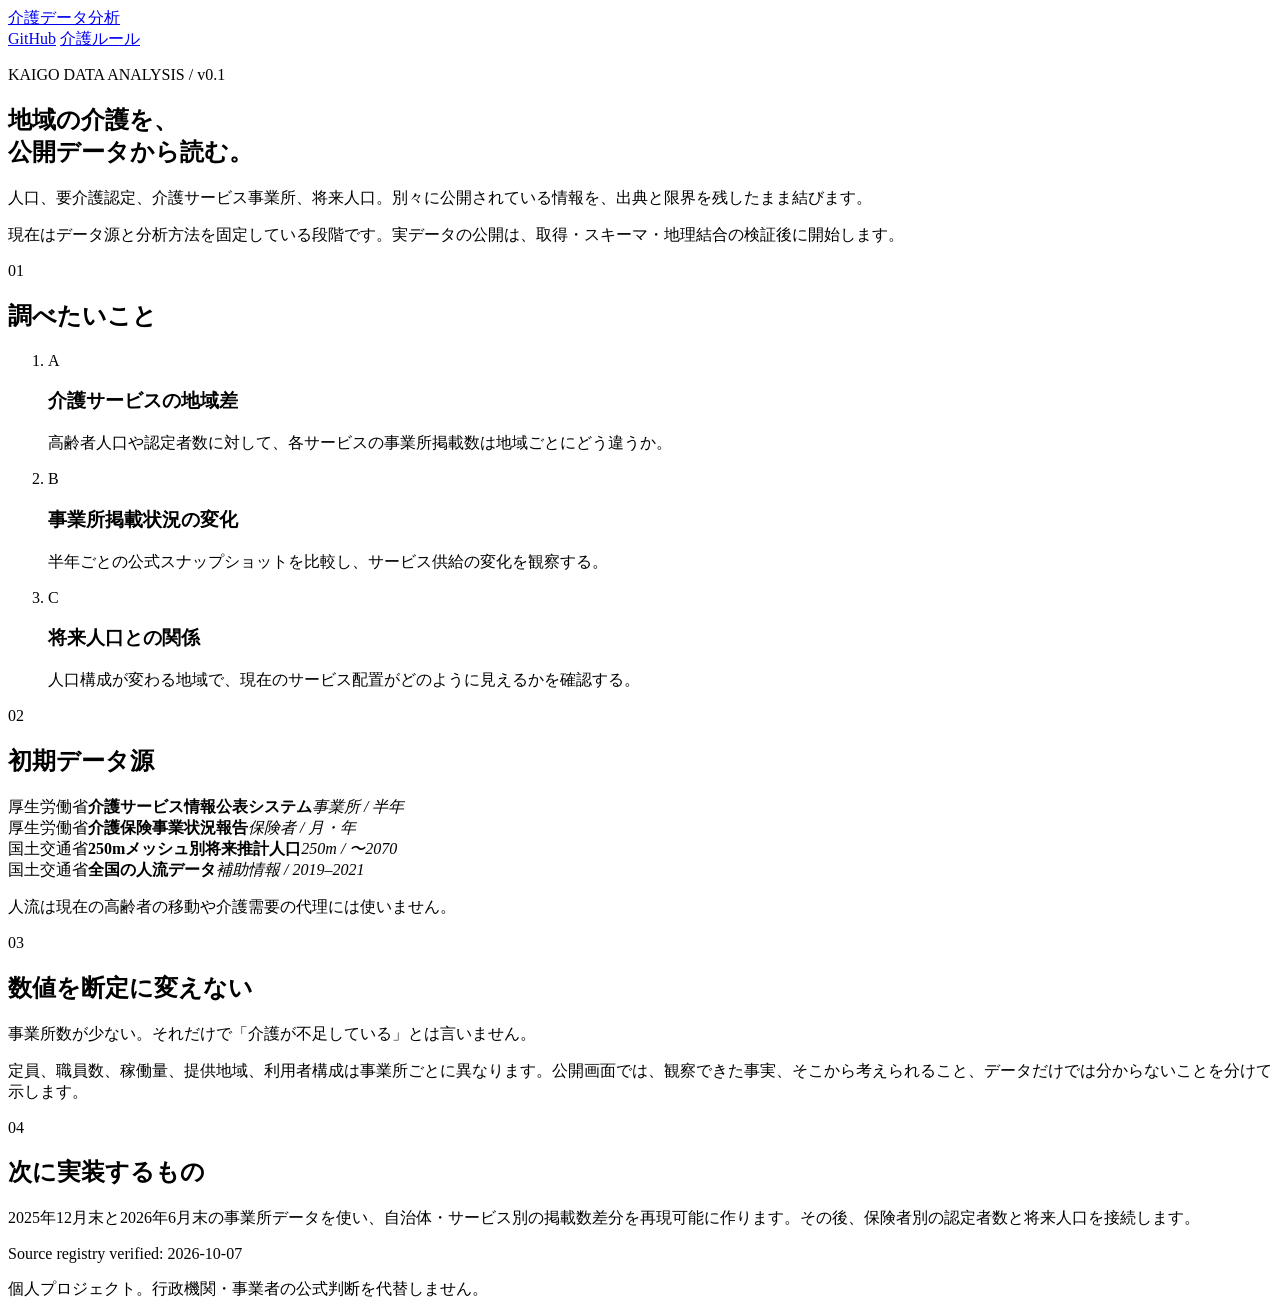
==== docs/index.html @ d39f674c "feat: add initial public analysis landing page" ====
<!doctype html>
<html lang="ja">
<head>
  <meta charset="utf-8">
  <meta name="viewport" content="width=device-width, initial-scale=1">
  <meta name="description" content="日本の介護について、公開データから地域差・需給・事業所の変化を分析するプロジェクト。">
  <title>介護データ分析</title>
  <link rel="stylesheet" href="./styles.css">
</head>
<body>
  <header class="site-header">
    <a class="brand" href="./">介護データ分析</a>
    <nav aria-label="主要リンク">
      <a href="https://github.com/Josh-Temple/kaigo-data-analysis">GitHub</a>
      <a href="https://kaigo-rules.vercel.app/databases">介護ルール</a>
    </nav>
  </header>

  <main>
    <section class="hero">
      <p class="eyebrow">KAIGO DATA ANALYSIS / v0.1</p>
      <h1>地域の介護を、<br>公開データから読む。</h1>
      <p class="lead">人口、要介護認定、介護サービス事業所、将来人口。別々に公開されている情報を、出典と限界を残したまま結びます。</p>
      <p class="status">現在はデータ源と分析方法を固定している段階です。実データの公開は、取得・スキーマ・地理結合の検証後に開始します。</p>
    </section>

    <section class="questions" aria-labelledby="questions-title">
      <div class="section-number">01</div>
      <div>
        <h2 id="questions-title">調べたいこと</h2>
        <ol class="analysis-list">
          <li>
            <span class="index">A</span>
            <div><h3>介護サービスの地域差</h3><p>高齢者人口や認定者数に対して、各サービスの事業所掲載数は地域ごとにどう違うか。</p></div>
          </li>
          <li>
            <span class="index">B</span>
            <div><h3>事業所掲載状況の変化</h3><p>半年ごとの公式スナップショットを比較し、サービス供給の変化を観察する。</p></div>
          </li>
          <li>
            <span class="index">C</span>
            <div><h3>将来人口との関係</h3><p>人口構成が変わる地域で、現在のサービス配置がどのように見えるかを確認する。</p></div>
          </li>
        </ol>
      </div>
    </section>

    <section class="sources" aria-labelledby="sources-title">
      <div class="section-number">02</div>
      <div>
        <h2 id="sources-title">初期データ源</h2>
        <div class="source-row"><span>厚生労働省</span><strong>介護サービス情報公表システム</strong><em>事業所 / 半年</em></div>
        <div class="source-row"><span>厚生労働省</span><strong>介護保険事業状況報告</strong><em>保険者 / 月・年</em></div>
        <div class="source-row"><span>国土交通省</span><strong>250mメッシュ別将来推計人口</strong><em>250m / 〜2070</em></div>
        <div class="source-row muted"><span>国土交通省</span><strong>全国の人流データ</strong><em>補助情報 / 2019–2021</em></div>
        <p class="note">人流は現在の高齢者の移動や介護需要の代理には使いません。</p>
      </div>
    </section>

    <section class="principles" aria-labelledby="principles-title">
      <div class="section-number">03</div>
      <div>
        <h2 id="principles-title">数値を断定に変えない</h2>
        <p class="large-copy">事業所数が少ない。それだけで「介護が不足している」とは言いません。</p>
        <p>定員、職員数、稼働量、提供地域、利用者構成は事業所ごとに異なります。公開画面では、観察できた事実、そこから考えられること、データだけでは分からないことを分けて示します。</p>
      </div>
    </section>

    <section class="next" aria-labelledby="next-title">
      <div class="section-number">04</div>
      <div>
        <h2 id="next-title">次に実装するもの</h2>
        <p>2025年12月末と2026年6月末の事業所データを使い、自治体・サービス別の掲載数差分を再現可能に作ります。その後、保険者別の認定者数と将来人口を接続します。</p>
      </div>
    </section>
  </main>

  <footer>
    <p>Source registry verified: 2026-10-07</p>
    <p>個人プロジェクト。行政機関・事業者の公式判断を代替しません。</p>
  </footer>
</body>
</html>
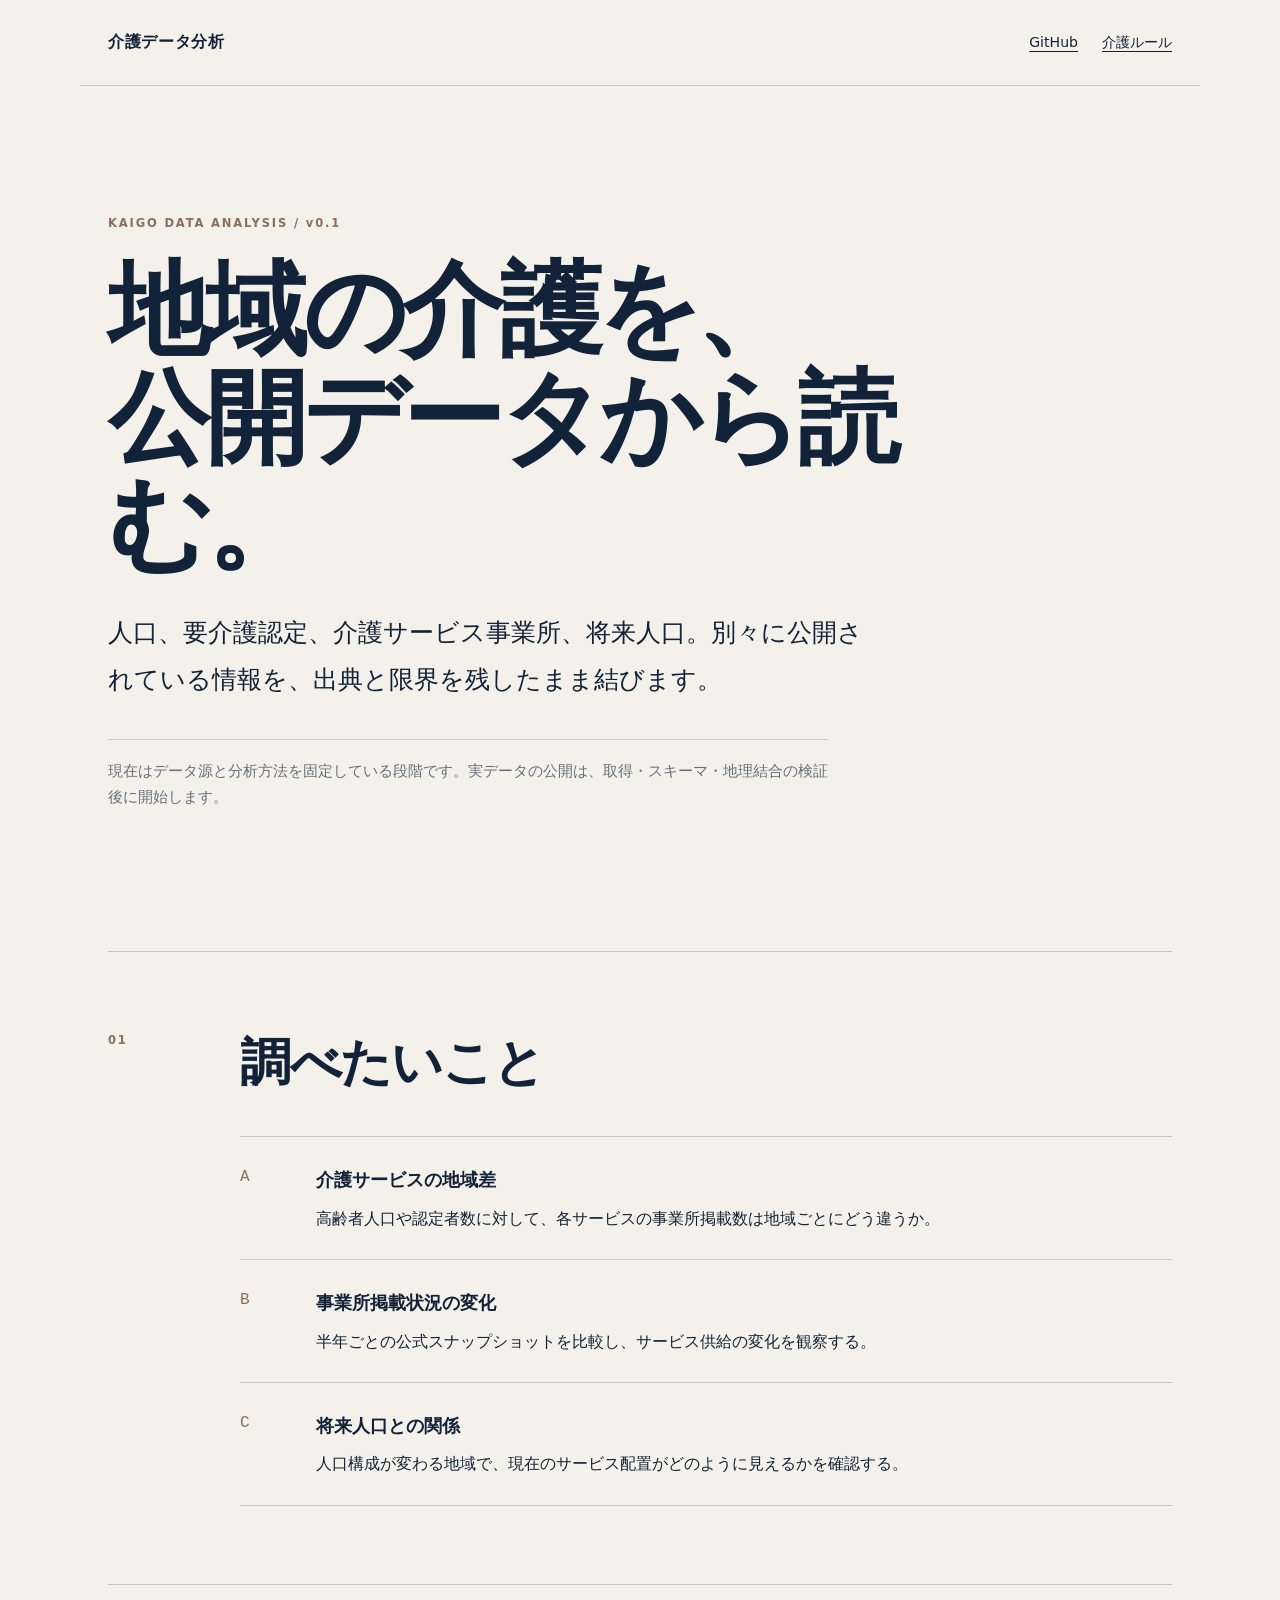
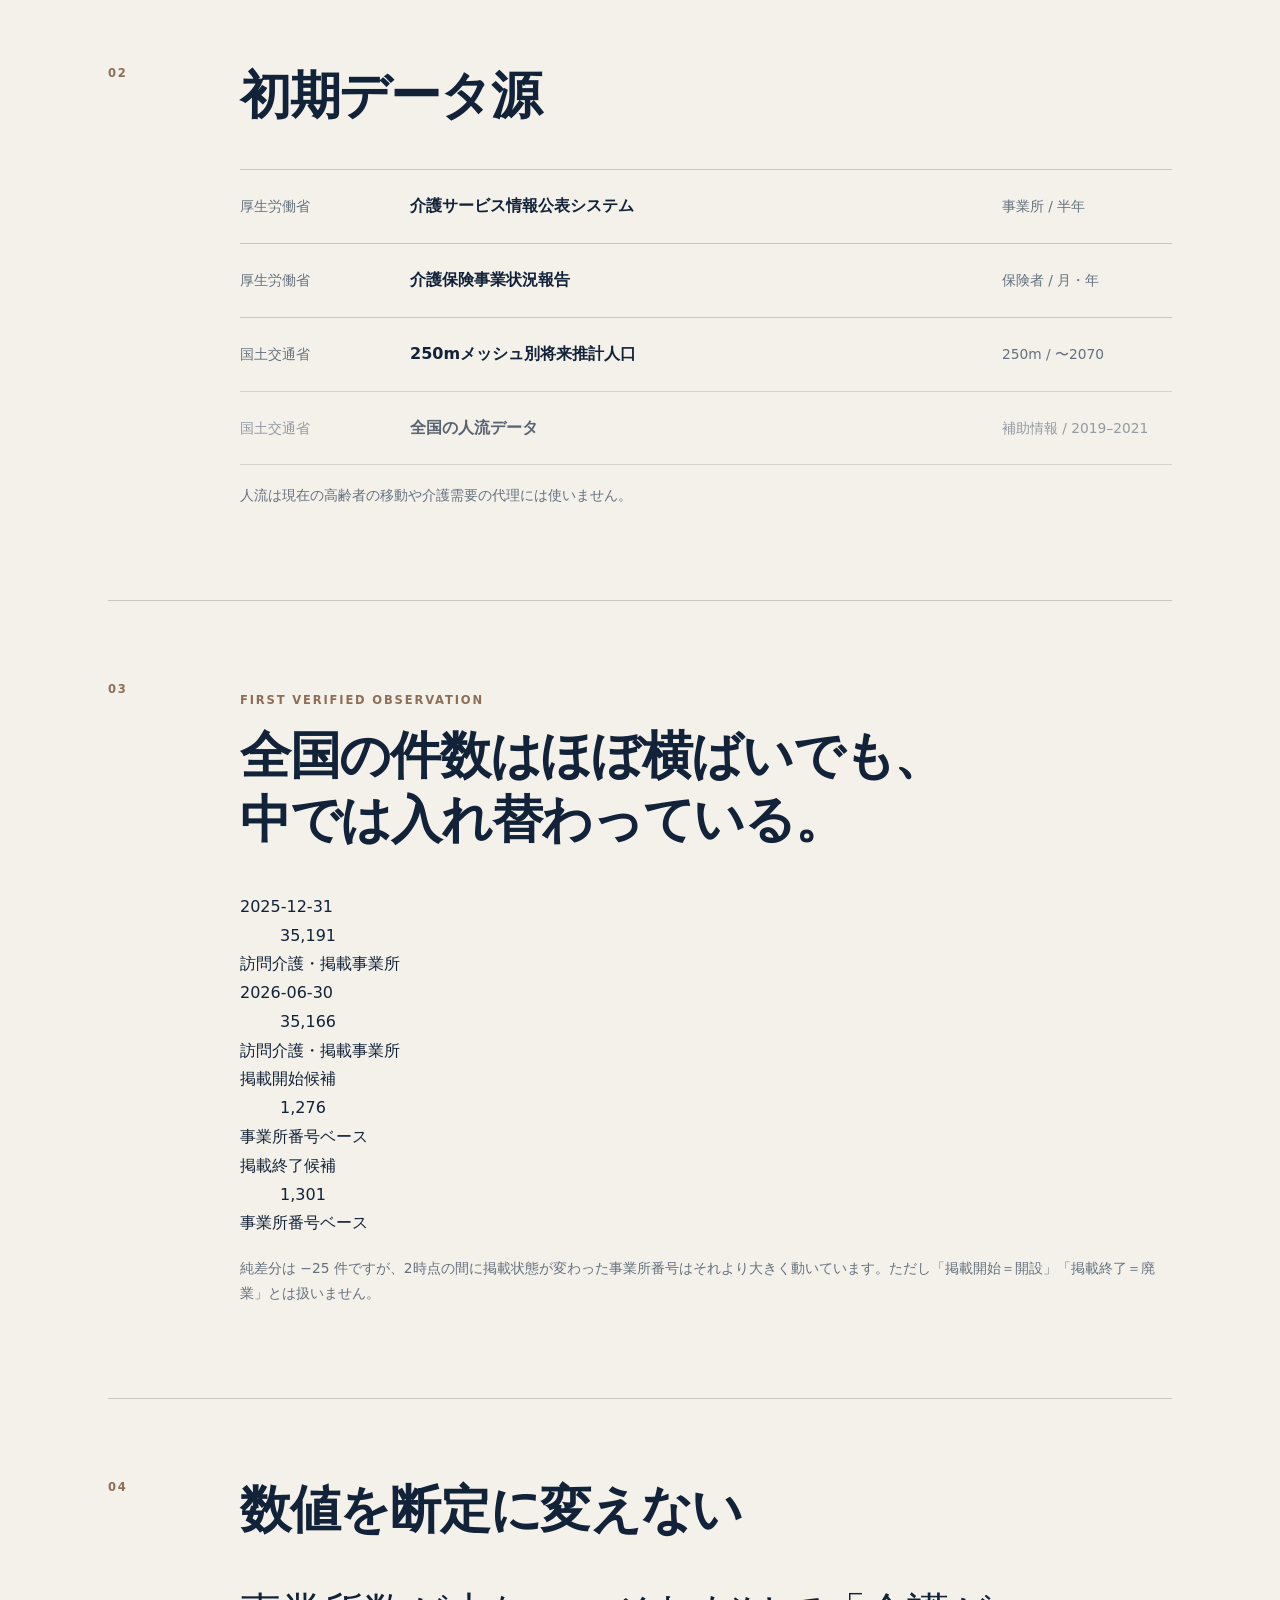
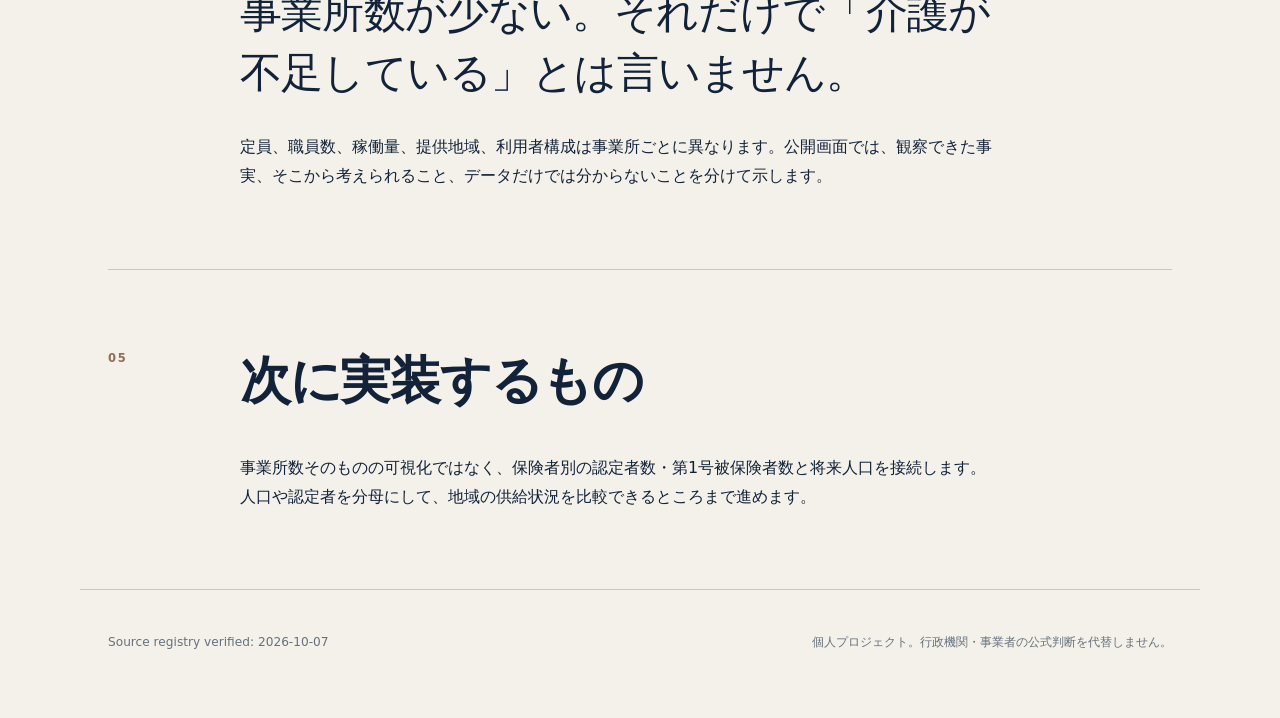
==== commit f717c9bf: "feat: show first validated visit-care observation" ====
--- a/docs/index.html
+++ b/docs/index.html
@@ -57,8 +57,23 @@
       </div>
     </section>
 
+    <section class="observed" aria-labelledby="observed-title">
+      <div class="section-number">03</div>
+      <div>
+        <p class="eyebrow">FIRST VERIFIED OBSERVATION</p>
+        <h2 id="observed-title">全国の件数はほぼ横ばいでも、<br>中では入れ替わっている。</h2>
+        <dl class="metrics">
+          <div><dt>2025-12-31</dt><dd>35,191</dd><span>訪問介護・掲載事業所</span></div>
+          <div><dt>2026-06-30</dt><dd>35,166</dd><span>訪問介護・掲載事業所</span></div>
+          <div><dt>掲載開始候補</dt><dd>1,276</dd><span>事業所番号ベース</span></div>
+          <div><dt>掲載終了候補</dt><dd>1,301</dd><span>事業所番号ベース</span></div>
+        </dl>
+        <p class="note strong-note">純差分は −25 件ですが、2時点の間に掲載状態が変わった事業所番号はそれより大きく動いています。ただし「掲載開始＝開設」「掲載終了＝廃業」とは扱いません。</p>
+      </div>
+    </section>
+
     <section class="principles" aria-labelledby="principles-title">
-      <div class="section-number">03</div>
+      <div class="section-number">04</div>
       <div>
         <h2 id="principles-title">数値を断定に変えない</h2>
         <p class="large-copy">事業所数が少ない。それだけで「介護が不足している」とは言いません。</p>
@@ -67,10 +82,10 @@
     </section>
 
     <section class="next" aria-labelledby="next-title">
-      <div class="section-number">04</div>
+      <div class="section-number">05</div>
       <div>
         <h2 id="next-title">次に実装するもの</h2>
-        <p>2025年12月末と2026年6月末の事業所データを使い、自治体・サービス別の掲載数差分を再現可能に作ります。その後、保険者別の認定者数と将来人口を接続します。</p>
+        <p>事業所数そのものの可視化ではなく、保険者別の認定者数・第1号被保険者数と将来人口を接続します。人口や認定者を分母にして、地域の供給状況を比較できるところまで進めます。</p>
       </div>
     </section>
   </main>
--- a/docs/styles.css
+++ b/docs/styles.css
@@ -0,0 +1,192 @@
+:root {
+  --paper: #f3f1ea;
+  --ink: #122238;
+  --muted: #66717e;
+  --line: #c9c8c0;
+  --accent: #8d6f58;
+  --max: 1120px;
+}
+
+* { box-sizing: border-box; }
+
+html { scroll-behavior: smooth; }
+
+body {
+  margin: 0;
+  background: var(--paper);
+  color: var(--ink);
+  font-family: "Noto Sans JP", "Yu Gothic", "Hiragino Kaku Gothic ProN", system-ui, sans-serif;
+  line-height: 1.8;
+}
+
+a { color: inherit; text-decoration-thickness: 1px; text-underline-offset: 0.25em; }
+
+.site-header {
+  max-width: var(--max);
+  margin: 0 auto;
+  padding: 28px 28px;
+  display: flex;
+  justify-content: space-between;
+  align-items: baseline;
+  border-bottom: 1px solid var(--line);
+}
+
+.brand {
+  font-weight: 700;
+  letter-spacing: 0.04em;
+  text-decoration: none;
+}
+
+nav { display: flex; gap: 24px; font-size: 0.88rem; }
+
+main {
+  max-width: var(--max);
+  margin: 0 auto;
+  padding: 0 28px;
+}
+
+.hero {
+  padding: 116px 0 126px;
+  max-width: 900px;
+}
+
+.eyebrow,
+.section-number {
+  font-size: 0.72rem;
+  letter-spacing: 0.16em;
+  font-weight: 700;
+  color: var(--accent);
+}
+
+h1 {
+  margin: 22px 0 30px;
+  font-size: clamp(3rem, 8vw, 7rem);
+  line-height: 1.05;
+  letter-spacing: -0.045em;
+  font-weight: 700;
+}
+
+.lead {
+  max-width: 760px;
+  font-size: clamp(1.15rem, 2.2vw, 1.55rem);
+  line-height: 1.9;
+}
+
+.status {
+  margin-top: 36px;
+  max-width: 720px;
+  padding-top: 18px;
+  border-top: 1px solid var(--line);
+  color: var(--muted);
+  font-size: 0.92rem;
+}
+
+section:not(.hero) {
+  display: grid;
+  grid-template-columns: 100px minmax(0, 1fr);
+  gap: 32px;
+  padding: 78px 0;
+  border-top: 1px solid var(--line);
+}
+
+h2 {
+  margin: 0 0 42px;
+  font-size: clamp(1.8rem, 4vw, 3.4rem);
+  line-height: 1.25;
+  letter-spacing: -0.025em;
+}
+
+.analysis-list {
+  list-style: none;
+  padding: 0;
+  margin: 0;
+}
+
+.analysis-list li {
+  display: grid;
+  grid-template-columns: 54px minmax(0, 1fr);
+  gap: 22px;
+  padding: 26px 0;
+  border-top: 1px solid var(--line);
+}
+
+.analysis-list li:last-child { border-bottom: 1px solid var(--line); }
+
+.index {
+  font-family: ui-monospace, SFMono-Regular, Menlo, monospace;
+  color: var(--accent);
+}
+
+h3 { margin: 0 0 8px; font-size: 1.15rem; }
+
+.analysis-list p,
+.principles p,
+.next p { margin: 0; max-width: 760px; }
+
+.source-row {
+  display: grid;
+  grid-template-columns: 150px 1fr 170px;
+  gap: 20px;
+  align-items: baseline;
+  padding: 22px 0;
+  border-top: 1px solid var(--line);
+}
+
+.source-row:last-of-type { border-bottom: 1px solid var(--line); }
+
+.source-row span,
+.source-row em {
+  color: var(--muted);
+  font-size: 0.86rem;
+  font-style: normal;
+}
+
+.source-row.muted { opacity: 0.68; }
+
+.note {
+  margin-top: 18px;
+  color: var(--muted);
+  font-size: 0.86rem;
+}
+
+.large-copy {
+  font-size: clamp(1.5rem, 3.5vw, 2.6rem);
+  line-height: 1.45;
+  letter-spacing: -0.02em;
+  margin-bottom: 30px !important;
+}
+
+footer {
+  max-width: var(--max);
+  margin: 0 auto;
+  padding: 42px 28px 64px;
+  border-top: 1px solid var(--line);
+  display: flex;
+  justify-content: space-between;
+  gap: 28px;
+  color: var(--muted);
+  font-size: 0.76rem;
+}
+
+footer p { margin: 0; }
+
+@media (max-width: 720px) {
+  .site-header { padding: 22px 20px; }
+  nav { gap: 14px; }
+  main { padding: 0 20px; }
+  .hero { padding: 76px 0 90px; }
+  section:not(.hero) {
+    grid-template-columns: 1fr;
+    gap: 18px;
+    padding: 58px 0;
+  }
+  h2 { margin-bottom: 26px; }
+  .source-row {
+    grid-template-columns: 1fr;
+    gap: 3px;
+  }
+  footer {
+    padding: 34px 20px 48px;
+    flex-direction: column;
+  }
+}
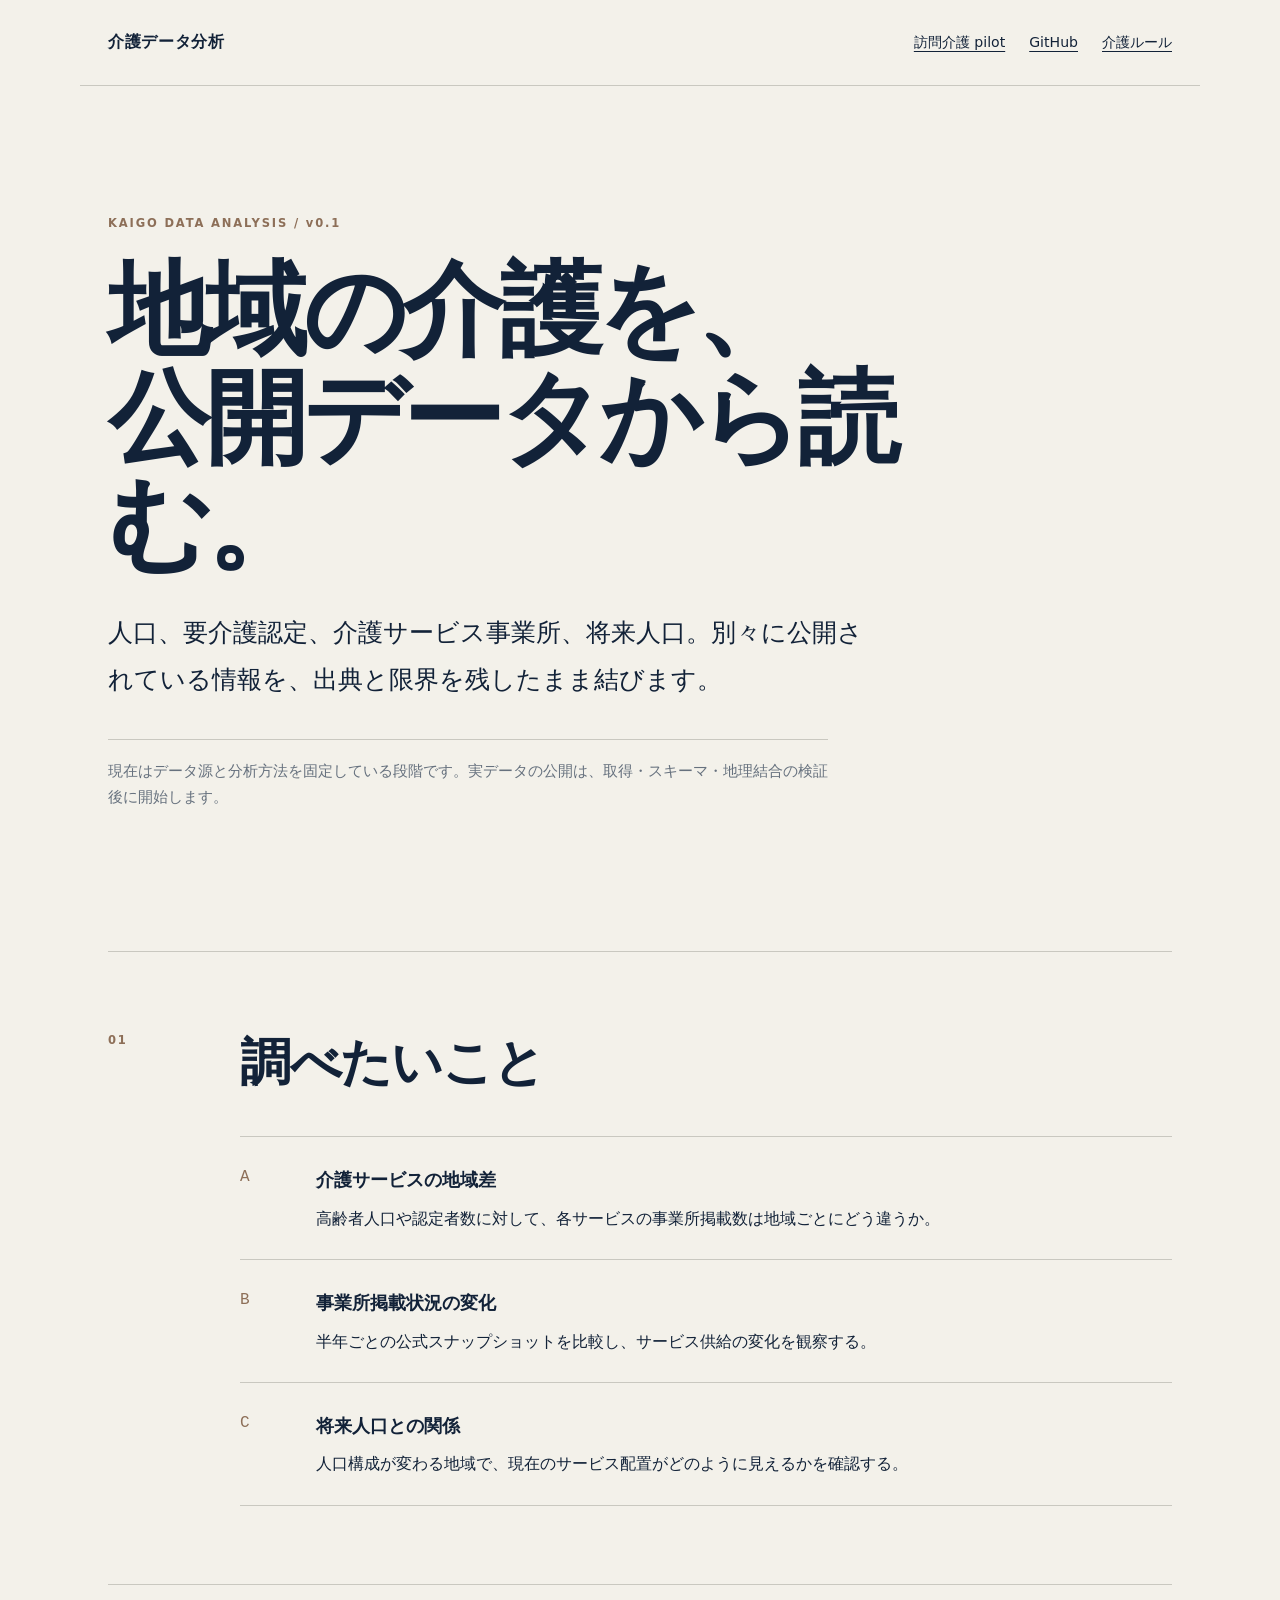
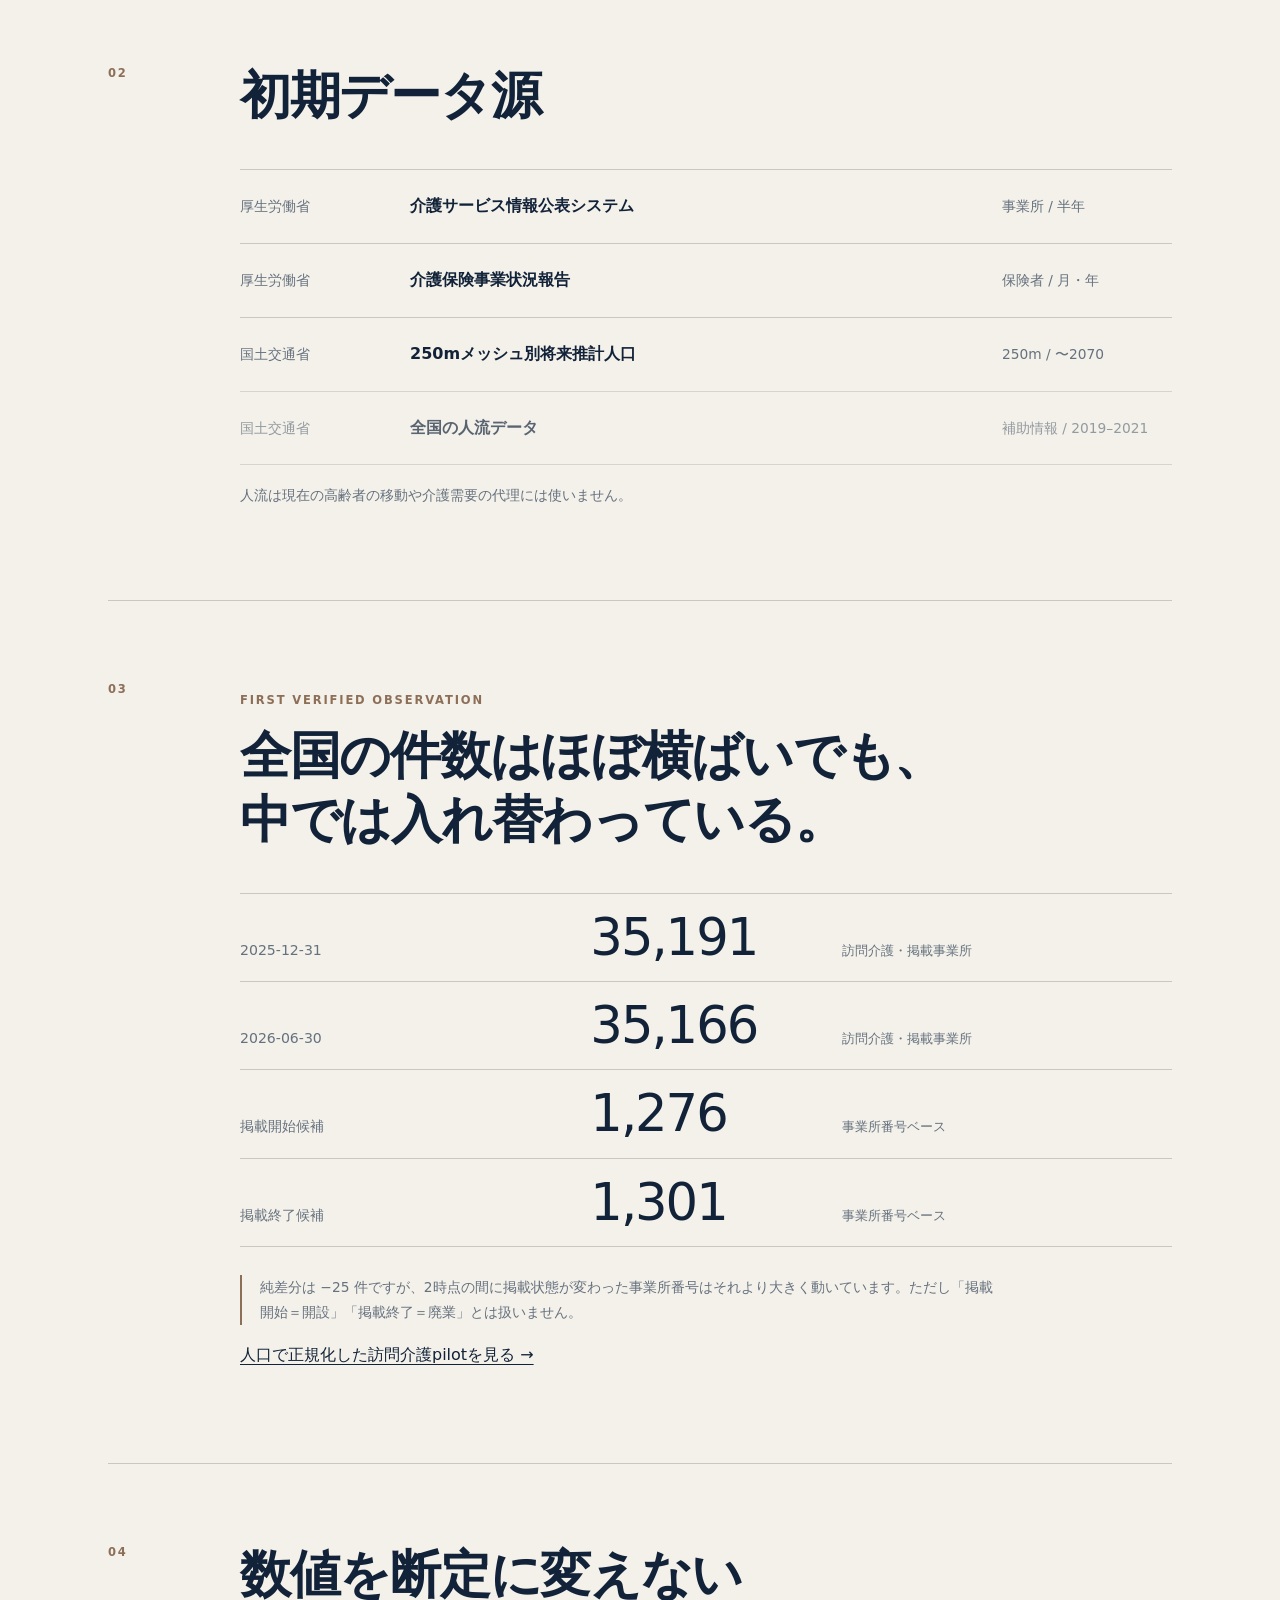
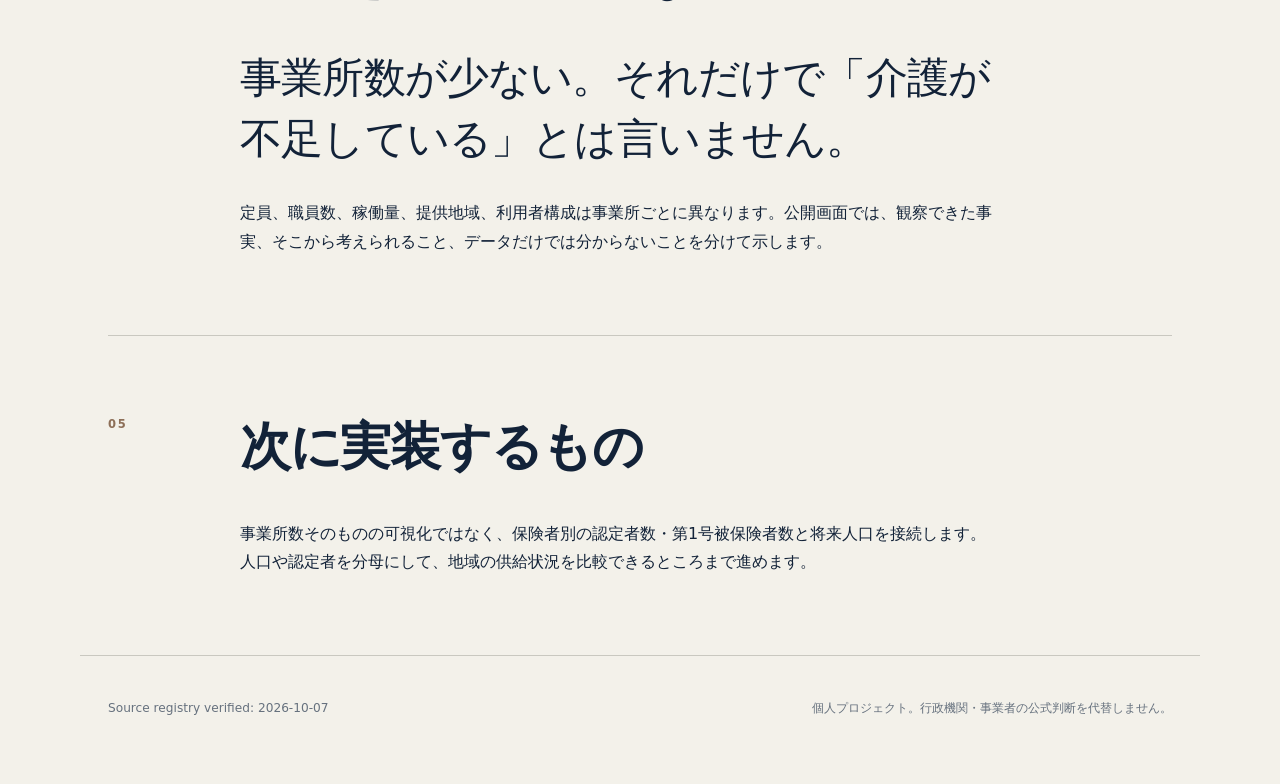
==== commit 8fb346a4: "feat: link homepage to visit-care pilot" ====
--- a/docs/index.html
+++ b/docs/index.html
@@ -11,6 +11,7 @@
   <header class="site-header">
     <a class="brand" href="./">介護データ分析</a>
     <nav aria-label="主要リンク">
+      <a href="./visit-care.html">訪問介護 pilot</a>
       <a href="https://github.com/Josh-Temple/kaigo-data-analysis">GitHub</a>
       <a href="https://kaigo-rules.vercel.app/databases">介護ルール</a>
     </nav>
@@ -69,6 +70,7 @@
           <div><dt>掲載終了候補</dt><dd>1,301</dd><span>事業所番号ベース</span></div>
         </dl>
         <p class="note strong-note">純差分は −25 件ですが、2時点の間に掲載状態が変わった事業所番号はそれより大きく動いています。ただし「掲載開始＝開設」「掲載終了＝廃業」とは扱いません。</p>
+        <p class="inline-link"><a href="./visit-care.html">人口で正規化した訪問介護pilotを見る →</a></p>
       </div>
     </section>
 
--- a/docs/styles.css
+++ b/docs/styles.css
@@ -190,3 +190,137 @@
     flex-direction: column;
   }
 }
+
+.metrics {
+  margin: 0 0 28px;
+  border-top: 1px solid var(--line);
+}
+
+.metrics > div {
+  display: grid;
+  grid-template-columns: minmax(130px, 1fr) minmax(140px, 0.7fr) minmax(160px, 1fr);
+  gap: 20px;
+  align-items: baseline;
+  padding: 18px 0;
+  border-bottom: 1px solid var(--line);
+}
+
+.metrics dt {
+  font-size: 0.88rem;
+  color: var(--muted);
+}
+
+.metrics dd {
+  margin: 0;
+  font-size: clamp(2rem, 4vw, 3.5rem);
+  line-height: 1;
+  letter-spacing: -0.04em;
+  font-variant-numeric: tabular-nums;
+}
+
+.metrics span {
+  color: var(--muted);
+  font-size: 0.82rem;
+}
+
+.strong-note {
+  max-width: 760px;
+  padding-left: 18px;
+  border-left: 2px solid var(--accent);
+}
+
+@media (max-width: 720px) {
+  .metrics > div {
+    grid-template-columns: 1fr auto;
+  }
+
+  .metrics span {
+    grid-column: 1 / -1;
+  }
+}
+
+.compact-hero {
+  padding-bottom: 90px;
+}
+
+.table-intro {
+  max-width: 760px;
+  margin: -18px 0 28px;
+}
+
+.data-table-wrap {
+  overflow-x: auto;
+  border-top: 1px solid var(--line);
+}
+
+.data-table {
+  width: 100%;
+  min-width: 620px;
+  border-collapse: collapse;
+  font-variant-numeric: tabular-nums;
+}
+
+.data-table th,
+.data-table td {
+  padding: 15px 12px;
+  border-bottom: 1px solid var(--line);
+  text-align: right;
+  vertical-align: baseline;
+}
+
+.data-table th:first-child,
+.data-table td:first-child {
+  padding-left: 0;
+  text-align: left;
+}
+
+.data-table th {
+  font-size: 0.72rem;
+  letter-spacing: 0.06em;
+  color: var(--muted);
+  font-weight: 600;
+}
+
+.data-table td {
+  font-size: 0.95rem;
+}
+
+.data-table td:last-child {
+  font-size: 1.12rem;
+  font-weight: 700;
+}
+
+.data-table small {
+  display: block;
+  margin-top: 2px;
+  color: var(--muted);
+  font-size: 0.72rem;
+  font-weight: 400;
+}
+
+.highlight-row {
+  background: rgba(141, 111, 88, 0.08);
+}
+
+.boundary-grid {
+  display: grid;
+  grid-template-columns: 1fr 1fr;
+  gap: 44px;
+  margin-bottom: 54px;
+}
+
+.boundary-grid > div {
+  padding-top: 18px;
+  border-top: 2px solid var(--ink);
+}
+
+.secondary-copy {
+  color: var(--accent);
+}
+
+@media (max-width: 720px) {
+  .boundary-grid {
+    grid-template-columns: 1fr;
+    gap: 28px;
+  }
+}
